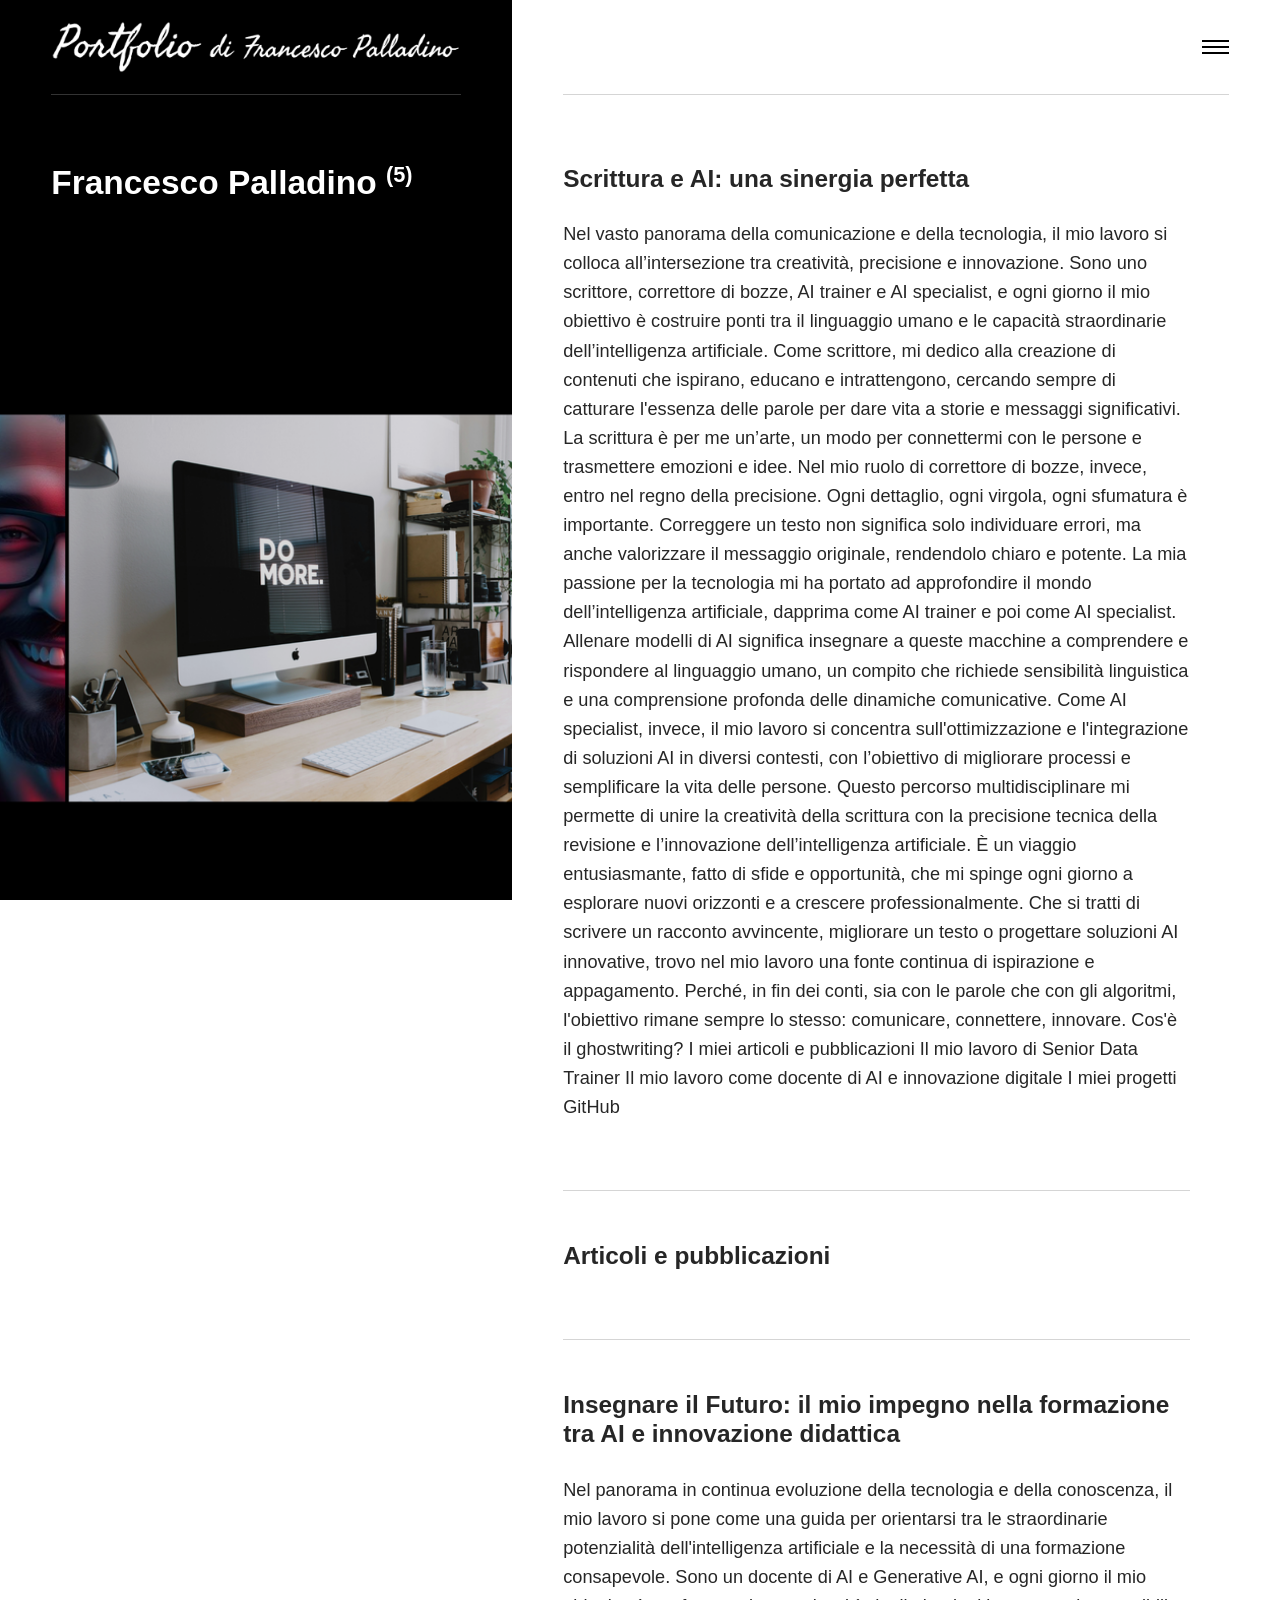
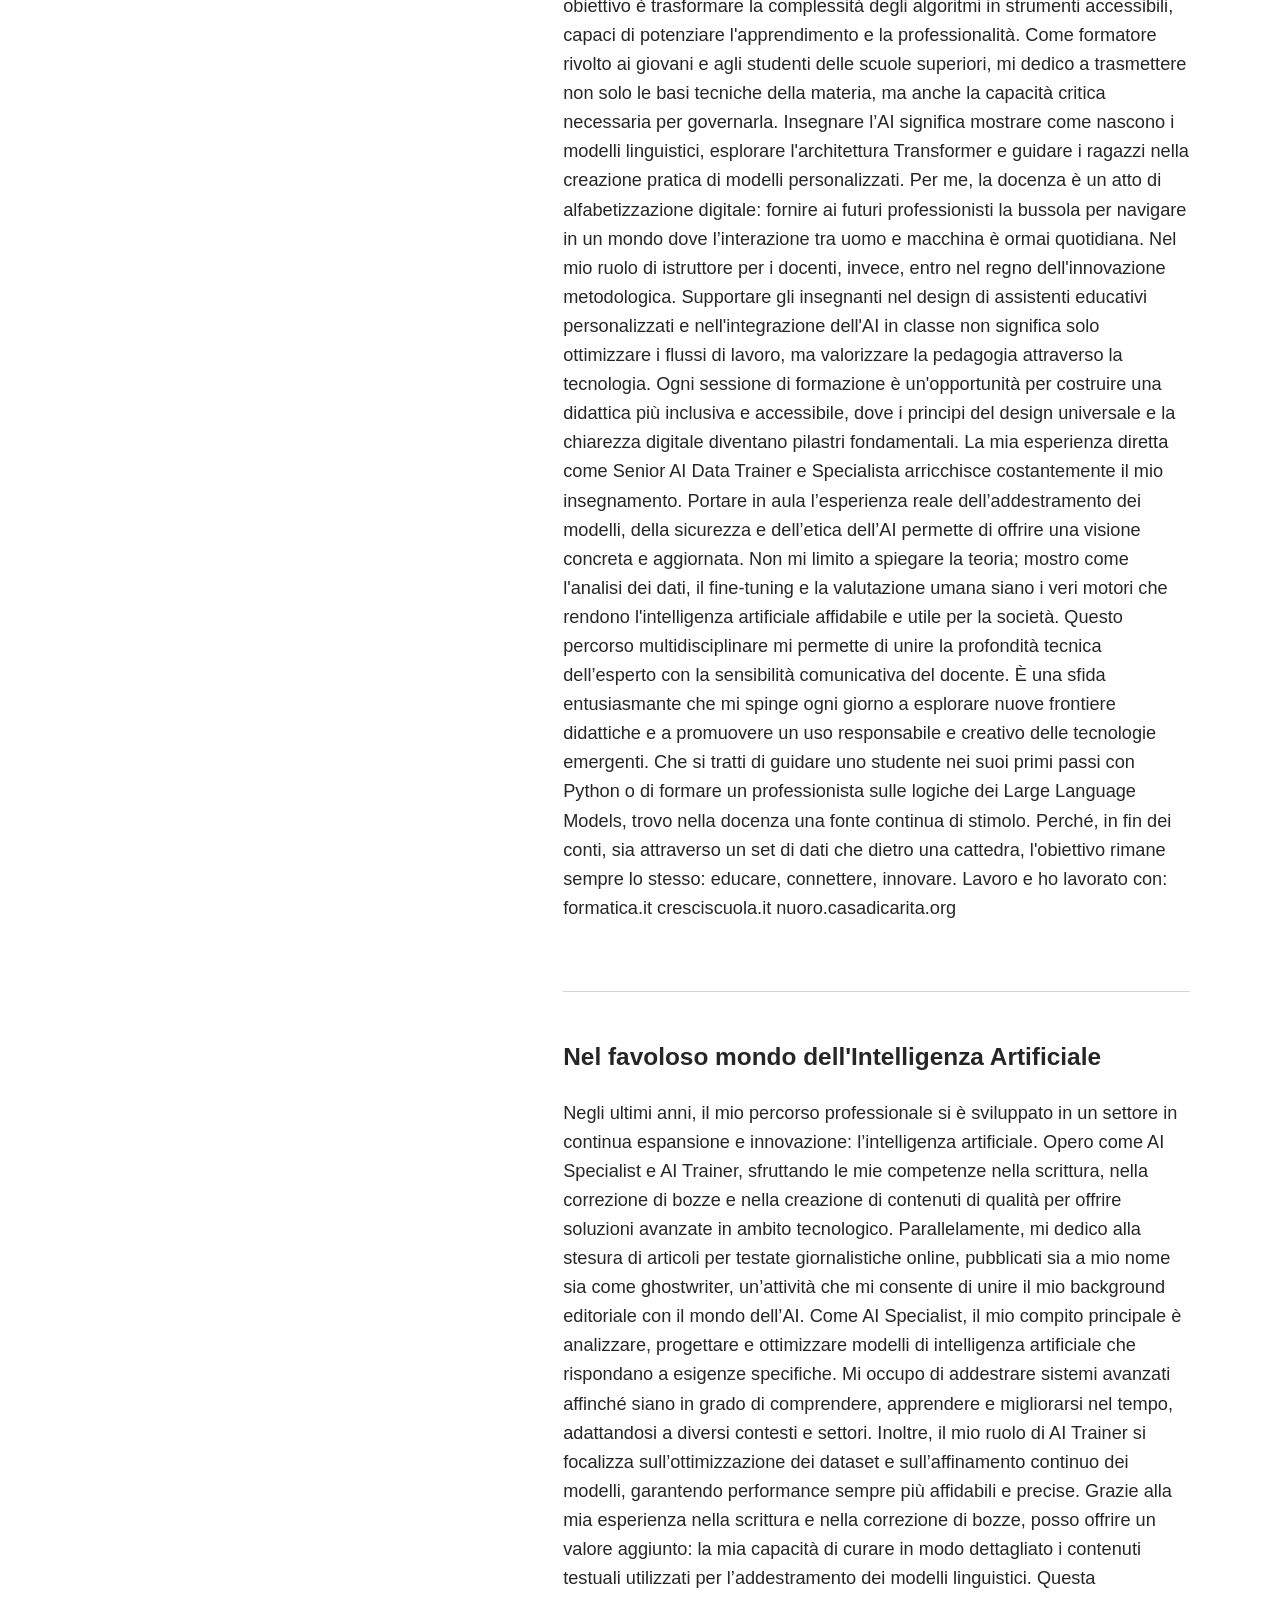
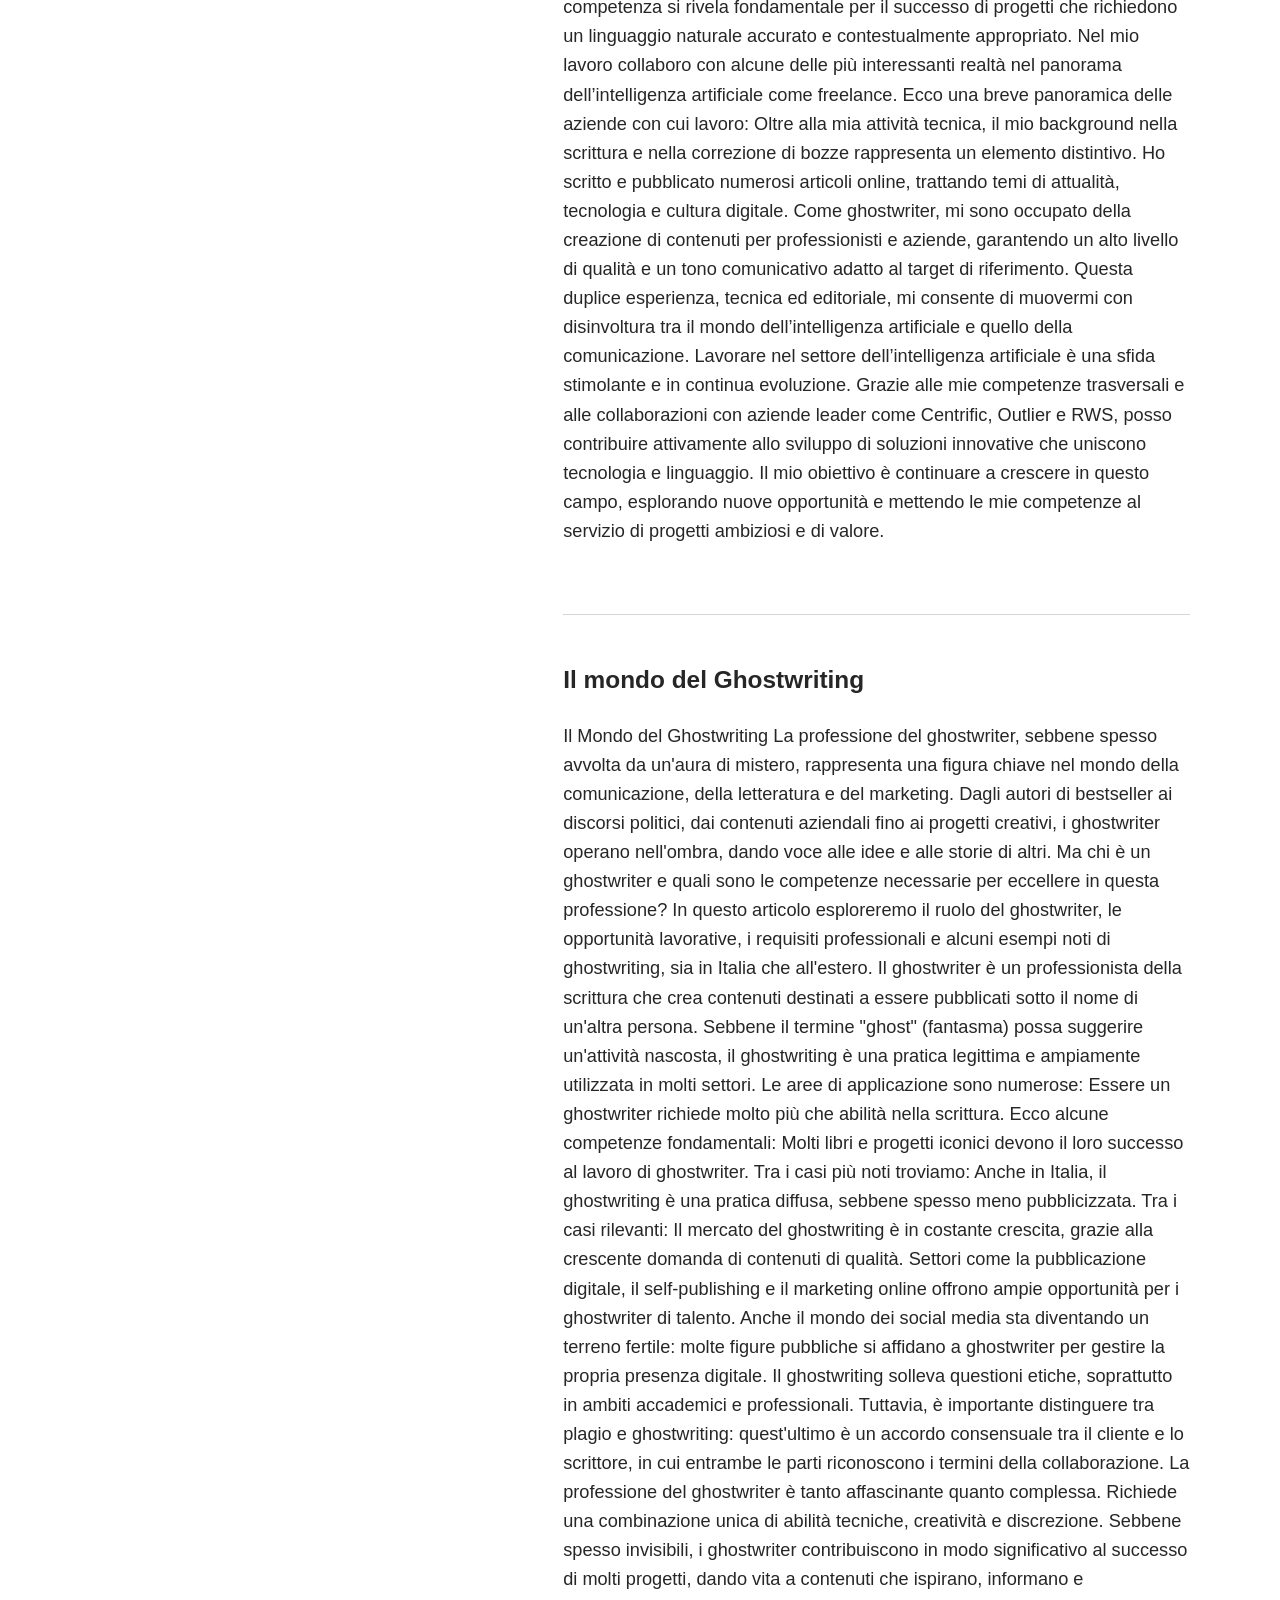
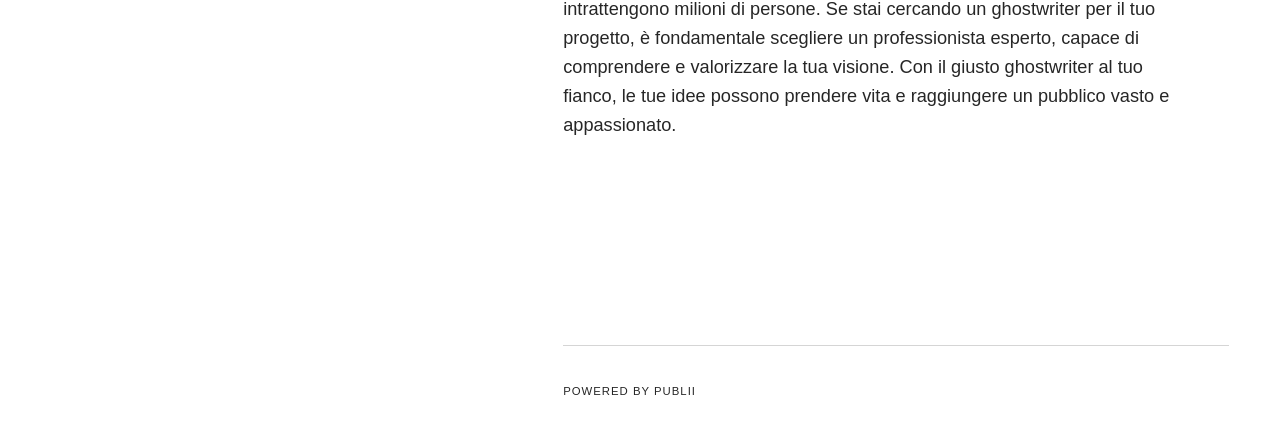
==== authors/francesco-palladino/index.html @ 1627dfa4 "Updated from Publii" ====
<!DOCTYPE html><html lang="it"><head><meta charset="utf-8"><meta http-equiv="X-UA-Compatible" content="IE=edge"><meta name="viewport" content="width=device-width,initial-scale=1"><title>Author: Francesco Palladino - Portfolio Francesco Palladino</title><meta name="robots" content="noindex, follow"><meta name="generator" content="Publii Open-Source CMS for Static Site"><link rel="alternate" type="application/atom+xml" href="https://francesco-palladino.github.io/francescopalladino/feed.xml" title="Portfolio Francesco Palladino - RSS"><link rel="alternate" type="application/json" href="https://francesco-palladino.github.io/francescopalladino/feed.json" title="Portfolio Francesco Palladino - JSON"><meta property="og:title" content="Francesco Palladino"><meta property="og:image" content="https://francesco-palladino.github.io/francescopalladino/media/website/Logo-2-1024x149.png"><meta property="og:image:width" content="1024"><meta property="og:image:height" content="149"><meta property="og:site_name" content="Portfolio Francesco Palladino"><meta property="og:description" content=""><meta property="og:url" content="https://francesco-palladino.github.io/francescopalladino/authors/francesco-palladino/"><meta property="og:type" content="website"><link rel="stylesheet" href="https://francesco-palladino.github.io/francescopalladino/assets/css/style.css?v=0205338bff85705026d9f8111a67255d"><script type="application/ld+json">{"@context":"http://schema.org","@type":"Organization","name":"Portfolio Francesco Palladino","logo":"https://francesco-palladino.github.io/francescopalladino/media/website/Logo-2-1024x149.png","url":"https://francesco-palladino.github.io/francescopalladino/"}</script><noscript><style>img[loading] {
                    opacity: 1;
                }</style></noscript><div class="gtranslate_wrapper"></div><script>window.gtranslateSettings = {"default_language":"it","native_language_names":true,"detect_browser_language":true,"languages":["it","en"],"wrapper_selector":".gtranslate_wrapper","switcher_horizontal_position":"right","float_switcher_open_direction":"left","alt_flags":{"en":"usa"}}</script><script src="https://cdn.gtranslate.net/widgets/latest/float.js" defer="defer"></script></head><body class="author-template"><div class="container js-container"><nav class="menu"><ul class="navbar__menu"><li><a href="https://francesco-palladino.github.io/francescopalladino/scrittura-e-ai-una-sinergia-perfetta-2.html" target="_self">Scrittura e AI: una sinergia perfetta</a></li><li><a href="https://francesco-palladino.github.io/francescopalladino/articoli.html" target="_self">Articoli e pubblicazioni</a></li></ul></nav><div class="container__content"><header class="top"><div class="top__item"><a class="logo" href="https://francesco-palladino.github.io/francescopalladino/"><img src="https://francesco-palladino.github.io/francescopalladino/media/website/Logo-2-1024x149.png" alt="Portfolio Francesco Palladino" width="1024" height="149"></a></div><div class="top__item top__item--right"><button class="menu-toggle js-menu-toggle" aria-label="Menu" aria-expanded="false"><span class="menu-toggle-box"><span class="menu-toggle-inner">Menu</span></span></button></div></header><main class="main page page--author"><div class="main__left"><figure class="hero"><img src="https://francesco-palladino.github.io/francescopalladino/media/website/bestie.png" srcset="https://francesco-palladino.github.io/francescopalladino/media/website/responsive/bestie-xs.png 300w, https://francesco-palladino.github.io/francescopalladino/media/website/responsive/bestie-sm.png 480w, https://francesco-palladino.github.io/francescopalladino/media/website/responsive/bestie-md.png 768w, https://francesco-palladino.github.io/francescopalladino/media/website/responsive/bestie-lg.png 1024w, https://francesco-palladino.github.io/francescopalladino/media/website/responsive/bestie-xl.png 1280w, https://francesco-palladino.github.io/francescopalladino/media/website/responsive/bestie-2xl.png 1600w" sizes="(min-width: 1800px) 50vw, (min-width: 900px) 40vw, 100vw" loading="eager" width="2600" height="3000" alt=""></figure><header><div class="page--author__bio"><h1>Francesco Palladino <sup>(5)</sup></h1></div></header></div><div class="main__right feed feed--author"><div><article class="feed__item"><header><h2><a href="https://francesco-palladino.github.io/francescopalladino/scrittura-e-ai-una-sinergia-perfetta-2.html">Scrittura e AI: una sinergia perfetta</a></h2></header><p>Nel vasto panorama della comunicazione e della tecnologia, il mio lavoro si colloca all’intersezione tra creatività, precisione e innovazione. Sono uno scrittore, correttore di bozze, AI trainer e AI specialist, e ogni giorno il mio obiettivo è costruire ponti tra il linguaggio umano e le capacità straordinarie dell’intelligenza artificiale. Come scrittore, mi dedico alla creazione di contenuti che ispirano, educano e intrattengono, cercando sempre di catturare l'essenza delle parole per dare vita a storie e messaggi significativi. La scrittura è per me un’arte, un modo per connettermi con le persone e trasmettere emozioni e idee. Nel mio ruolo di correttore di bozze, invece, entro nel regno della precisione. Ogni dettaglio, ogni virgola, ogni sfumatura è importante. Correggere un testo non significa solo individuare errori, ma anche valorizzare il messaggio originale, rendendolo chiaro e potente. La mia passione per la tecnologia mi ha portato ad approfondire il mondo dell’intelligenza artificiale, dapprima come AI trainer e poi come AI specialist. Allenare modelli di AI significa insegnare a queste macchine a comprendere e rispondere al linguaggio umano, un compito che richiede sensibilità linguistica e una comprensione profonda delle dinamiche comunicative. Come AI specialist, invece, il mio lavoro si concentra sull'ottimizzazione e l'integrazione di soluzioni AI in diversi contesti, con l’obiettivo di migliorare processi e semplificare la vita delle persone. Questo percorso multidisciplinare mi permette di unire la creatività della scrittura con la precisione tecnica della revisione e l’innovazione dell’intelligenza artificiale. È un viaggio entusiasmante, fatto di sfide e opportunità, che mi spinge ogni giorno a esplorare nuovi orizzonti e a crescere professionalmente. Che si tratti di scrivere un racconto avvincente, migliorare un testo o progettare soluzioni AI innovative, trovo nel mio lavoro una fonte continua di ispirazione e appagamento. Perché, in fin dei conti, sia con le parole che con gli algoritmi, l'obiettivo rimane sempre lo stesso: comunicare, connettere, innovare. Cos'è il ghostwriting? I miei articoli e pubblicazioni Il mio lavoro di Senior Data Trainer Il mio lavoro come docente di AI e innovazione digitale I miei progetti GitHub</p></article><article class="feed__item"><header><h2><a href="https://francesco-palladino.github.io/francescopalladino/articoli.html">Articoli e pubblicazioni</a></h2></header></article><article class="feed__item"><header><h2><a href="https://francesco-palladino.github.io/francescopalladino/insegnare-il-futuro-il-mio-impegno-nella-formazione-tra-ai-e-innovazione-didattica.html">Insegnare il Futuro: il mio impegno nella formazione tra AI e innovazione didattica</a></h2></header><p>Nel panorama in continua evoluzione della tecnologia e della conoscenza, il mio lavoro si pone come una guida per orientarsi tra le straordinarie potenzialità dell'intelligenza artificiale e la necessità di una formazione consapevole. Sono un docente di AI e Generative AI, e ogni giorno il mio obiettivo è trasformare la complessità degli algoritmi in strumenti accessibili, capaci di potenziare l'apprendimento e la professionalità. Come formatore rivolto ai giovani e agli studenti delle scuole superiori, mi dedico a trasmettere non solo le basi tecniche della materia, ma anche la capacità critica necessaria per governarla. Insegnare l’AI significa mostrare come nascono i modelli linguistici, esplorare l'architettura Transformer e guidare i ragazzi nella creazione pratica di modelli personalizzati. Per me, la docenza è un atto di alfabetizzazione digitale: fornire ai futuri professionisti la bussola per navigare in un mondo dove l’interazione tra uomo e macchina è ormai quotidiana. Nel mio ruolo di istruttore per i docenti, invece, entro nel regno dell'innovazione metodologica. Supportare gli insegnanti nel design di assistenti educativi personalizzati e nell'integrazione dell'AI in classe non significa solo ottimizzare i flussi di lavoro, ma valorizzare la pedagogia attraverso la tecnologia. Ogni sessione di formazione è un'opportunità per costruire una didattica più inclusiva e accessibile, dove i principi del design universale e la chiarezza digitale diventano pilastri fondamentali. La mia esperienza diretta come Senior AI Data Trainer e Specialista arricchisce costantemente il mio insegnamento. Portare in aula l’esperienza reale dell’addestramento dei modelli, della sicurezza e dell’etica dell’AI permette di offrire una visione concreta e aggiornata. Non mi limito a spiegare la teoria; mostro come l'analisi dei dati, il fine-tuning e la valutazione umana siano i veri motori che rendono l'intelligenza artificiale affidabile e utile per la società. Questo percorso multidisciplinare mi permette di unire la profondità tecnica dell’esperto con la sensibilità comunicativa del docente. È una sfida entusiasmante che mi spinge ogni giorno a esplorare nuove frontiere didattiche e a promuovere un uso responsabile e creativo delle tecnologie emergenti. Che si tratti di guidare uno studente nei suoi primi passi con Python o di formare un professionista sulle logiche dei Large Language Models, trovo nella docenza una fonte continua di stimolo. Perché, in fin dei conti, sia attraverso un set di dati che dietro una cattedra, l'obiettivo rimane sempre lo stesso: educare, connettere, innovare. Lavoro e ho lavorato con: formatica.it cresciscuola.it nuoro.casadicarita.org </p></article><article class="feed__item"><header><h2><a href="https://francesco-palladino.github.io/francescopalladino/nel-favoloso-mondo-dellintelligenza-artificiale.html">Nel favoloso mondo dell&#x27;Intelligenza Artificiale</a></h2></header><p>Negli ultimi anni, il mio percorso professionale si è sviluppato in un settore in continua espansione e innovazione: l’intelligenza artificiale. Opero come AI Specialist e AI Trainer, sfruttando le mie competenze nella scrittura, nella correzione di bozze e nella creazione di contenuti di qualità per offrire soluzioni avanzate in ambito tecnologico. Parallelamente, mi dedico alla stesura di articoli per testate giornalistiche online, pubblicati sia a mio nome sia come ghostwriter, un’attività che mi consente di unire il mio background editoriale con il mondo dell’AI. Come AI Specialist, il mio compito principale è analizzare, progettare e ottimizzare modelli di intelligenza artificiale che rispondano a esigenze specifiche. Mi occupo di addestrare sistemi avanzati affinché siano in grado di comprendere, apprendere e migliorarsi nel tempo, adattandosi a diversi contesti e settori. Inoltre, il mio ruolo di AI Trainer si focalizza sull’ottimizzazione dei dataset e sull’affinamento continuo dei modelli, garantendo performance sempre più affidabili e precise. Grazie alla mia esperienza nella scrittura e nella correzione di bozze, posso offrire un valore aggiunto: la mia capacità di curare in modo dettagliato i contenuti testuali utilizzati per l’addestramento dei modelli linguistici. Questa competenza si rivela fondamentale per il successo di progetti che richiedono un linguaggio naturale accurato e contestualmente appropriato. Nel mio lavoro collaboro con alcune delle più interessanti realtà nel panorama dell’intelligenza artificiale come freelance. Ecco una breve panoramica delle aziende con cui lavoro: Oltre alla mia attività tecnica, il mio background nella scrittura e nella correzione di bozze rappresenta un elemento distintivo. Ho scritto e pubblicato numerosi articoli online, trattando temi di attualità, tecnologia e cultura digitale. Come ghostwriter, mi sono occupato della creazione di contenuti per professionisti e aziende, garantendo un alto livello di qualità e un tono comunicativo adatto al target di riferimento. Questa duplice esperienza, tecnica ed editoriale, mi consente di muovermi con disinvoltura tra il mondo dell’intelligenza artificiale e quello della comunicazione. Lavorare nel settore dell’intelligenza artificiale è una sfida stimolante e in continua evoluzione. Grazie alle mie competenze trasversali e alle collaborazioni con aziende leader come Centrific, Outlier e RWS, posso contribuire attivamente allo sviluppo di soluzioni innovative che uniscono tecnologia e linguaggio. Il mio obiettivo è continuare a crescere in questo campo, esplorando nuove opportunità e mettendo le mie competenze al servizio di progetti ambiziosi e di valore.</p></article><article class="feed__item"><header><h2><a href="https://francesco-palladino.github.io/francescopalladino/il-mondo-del-ghostwriting.html">Il mondo del Ghostwriting</a></h2></header><p>Il Mondo del Ghostwriting La professione del ghostwriter, sebbene spesso avvolta da un'aura di mistero, rappresenta una figura chiave nel mondo della comunicazione, della letteratura e del marketing. Dagli autori di bestseller ai discorsi politici, dai contenuti aziendali fino ai progetti creativi, i ghostwriter operano nell'ombra, dando voce alle idee e alle storie di altri. Ma chi è un ghostwriter e quali sono le competenze necessarie per eccellere in questa professione? In questo articolo esploreremo il ruolo del ghostwriter, le opportunità lavorative, i requisiti professionali e alcuni esempi noti di ghostwriting, sia in Italia che all'estero. Il ghostwriter è un professionista della scrittura che crea contenuti destinati a essere pubblicati sotto il nome di un'altra persona. Sebbene il termine "ghost" (fantasma) possa suggerire un'attività nascosta, il ghostwriting è una pratica legittima e ampiamente utilizzata in molti settori. Le aree di applicazione sono numerose: Essere un ghostwriter richiede molto più che abilità nella scrittura. Ecco alcune competenze fondamentali: Molti libri e progetti iconici devono il loro successo al lavoro di ghostwriter. Tra i casi più noti troviamo: Anche in Italia, il ghostwriting è una pratica diffusa, sebbene spesso meno pubblicizzata. Tra i casi rilevanti: Il mercato del ghostwriting è in costante crescita, grazie alla crescente domanda di contenuti di qualità. Settori come la pubblicazione digitale, il self-publishing e il marketing online offrono ampie opportunità per i ghostwriter di talento. Anche il mondo dei social media sta diventando un terreno fertile: molte figure pubbliche si affidano a ghostwriter per gestire la propria presenza digitale. Il ghostwriting solleva questioni etiche, soprattutto in ambiti accademici e professionali. Tuttavia, è importante distinguere tra plagio e ghostwriting: quest'ultimo è un accordo consensuale tra il cliente e lo scrittore, in cui entrambe le parti riconoscono i termini della collaborazione. La professione del ghostwriter è tanto affascinante quanto complessa. Richiede una combinazione unica di abilità tecniche, creatività e discrezione. Sebbene spesso invisibili, i ghostwriter contribuiscono in modo significativo al successo di molti progetti, dando vita a contenuti che ispirano, informano e intrattengono milioni di persone. Se stai cercando un ghostwriter per il tuo progetto, è fondamentale scegliere un professionista esperto, capace di comprendere e valorizzare la tua visione. Con il giusto ghostwriter al tuo fianco, le tue idee possono prendere vita e raggiungere un pubblico vasto e appassionato.</p></article></div></div></main><footer class="footer"><div class="footer__copyright">Powered by Publii</div></footer></div></div><script defer="defer" src="https://francesco-palladino.github.io/francescopalladino/assets/js/scripts.min.js?v=1ea8317abae2e05fa2a65ed7bbff7ba7"></script><script>var images = document.querySelectorAll('img[loading]');

        for (var i = 0; i < images.length; i++) {
            if (images[i].complete) {
                images[i].classList.add('is-loaded');
            } else {
                images[i].addEventListener('load', function () {
                    this.classList.add('is-loaded');
                }, false);
            }
        }</script></body></html>
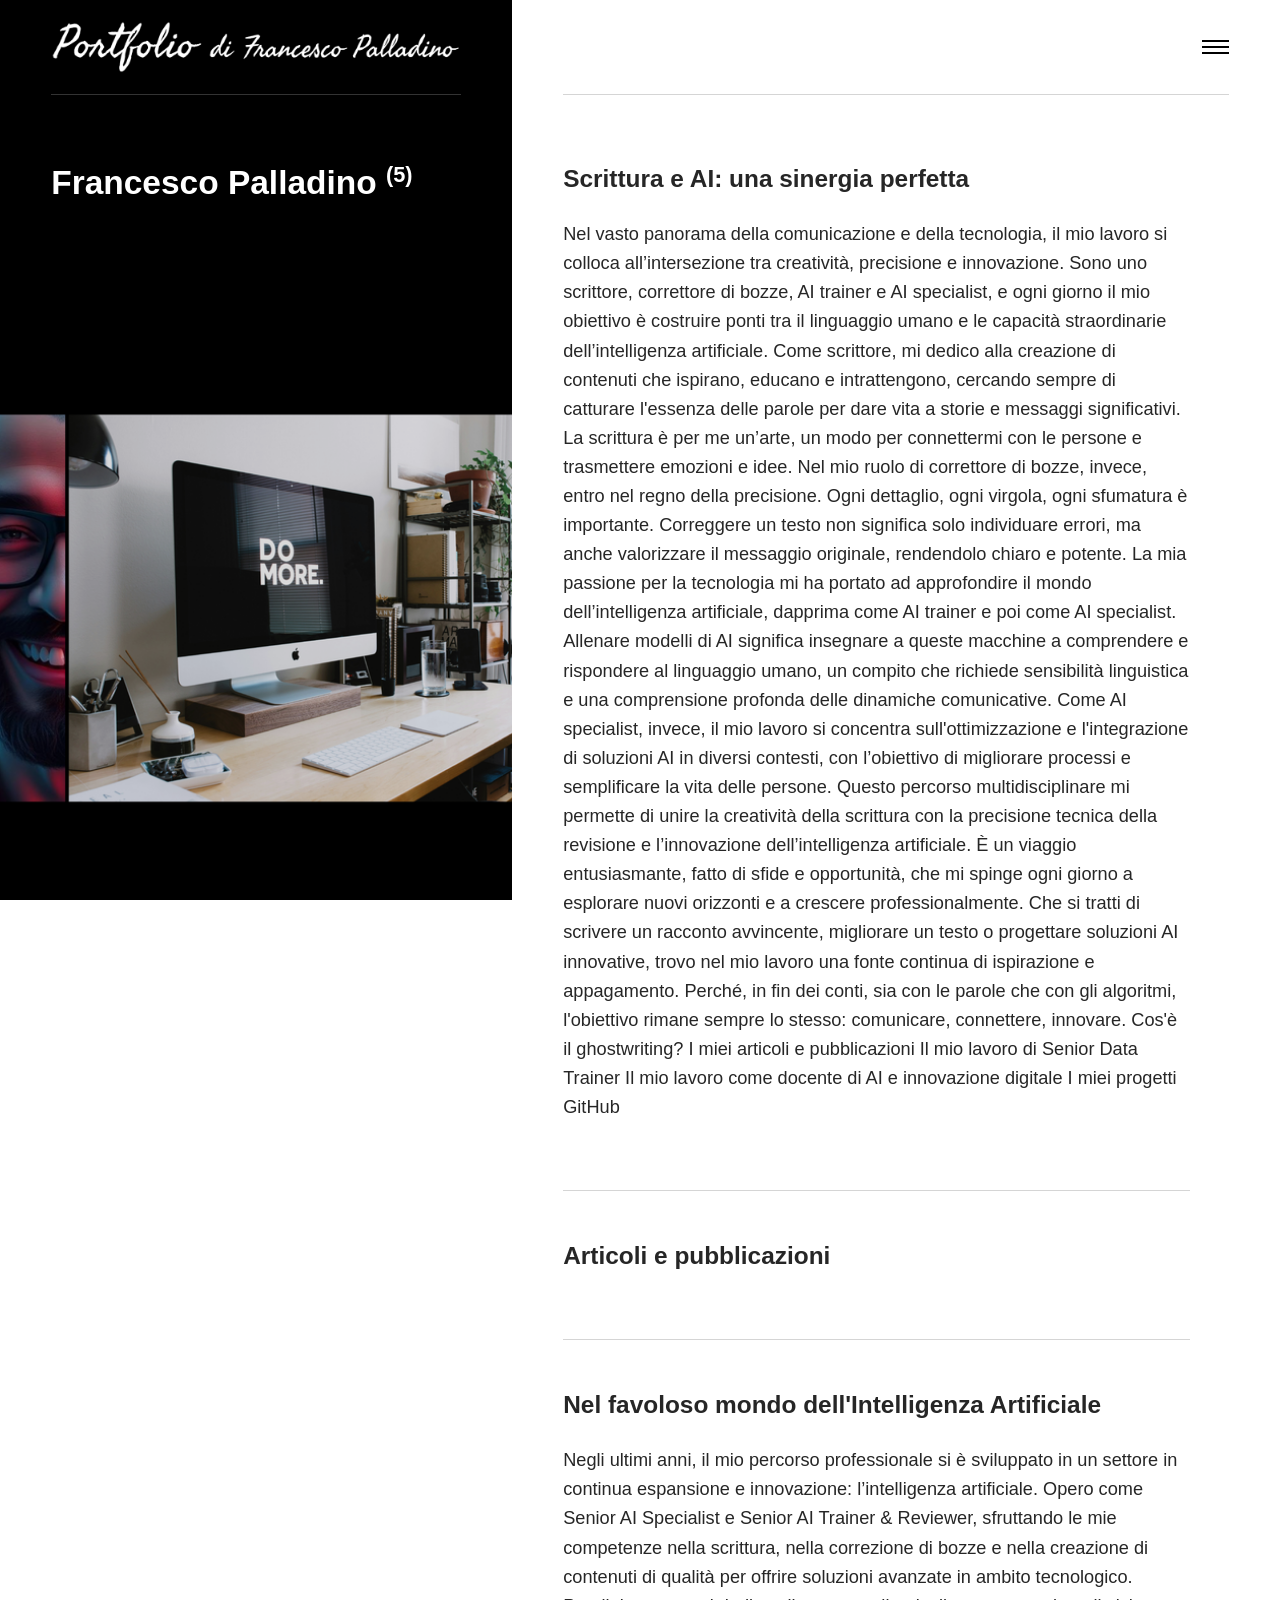
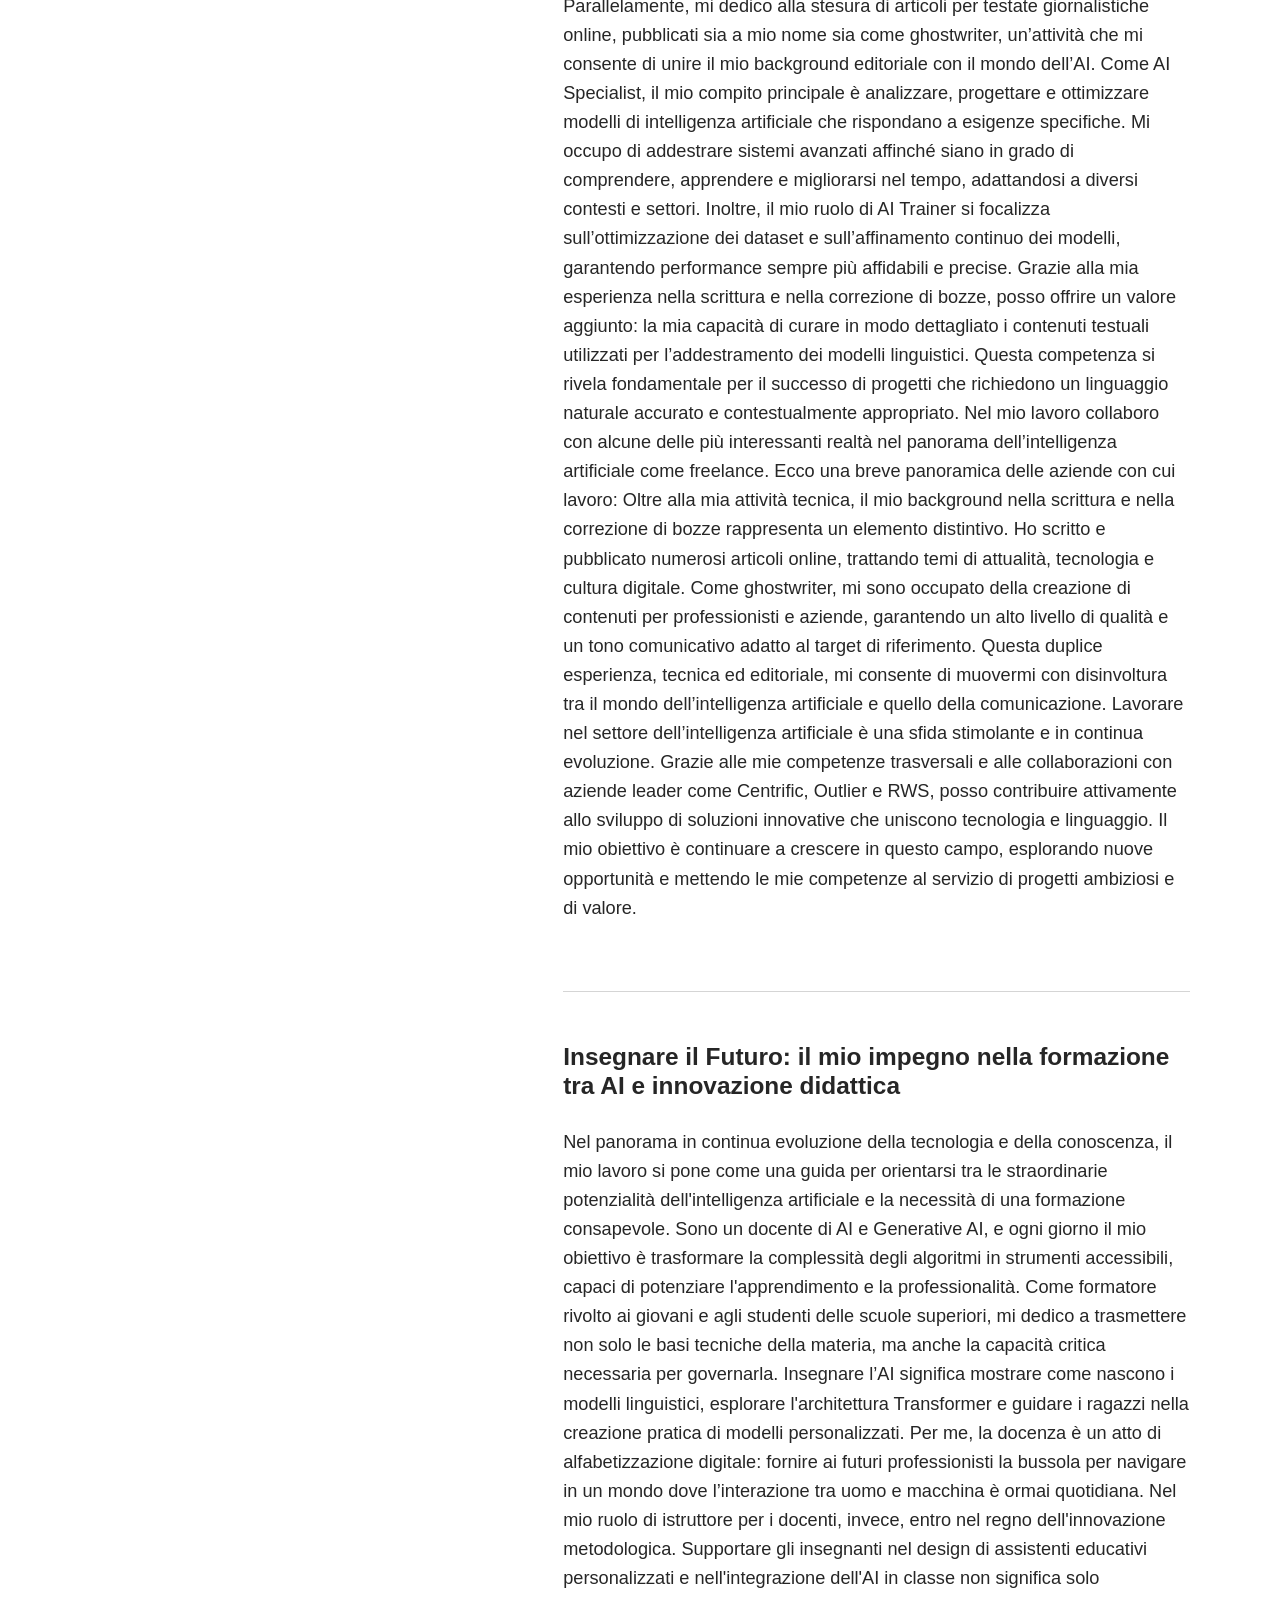
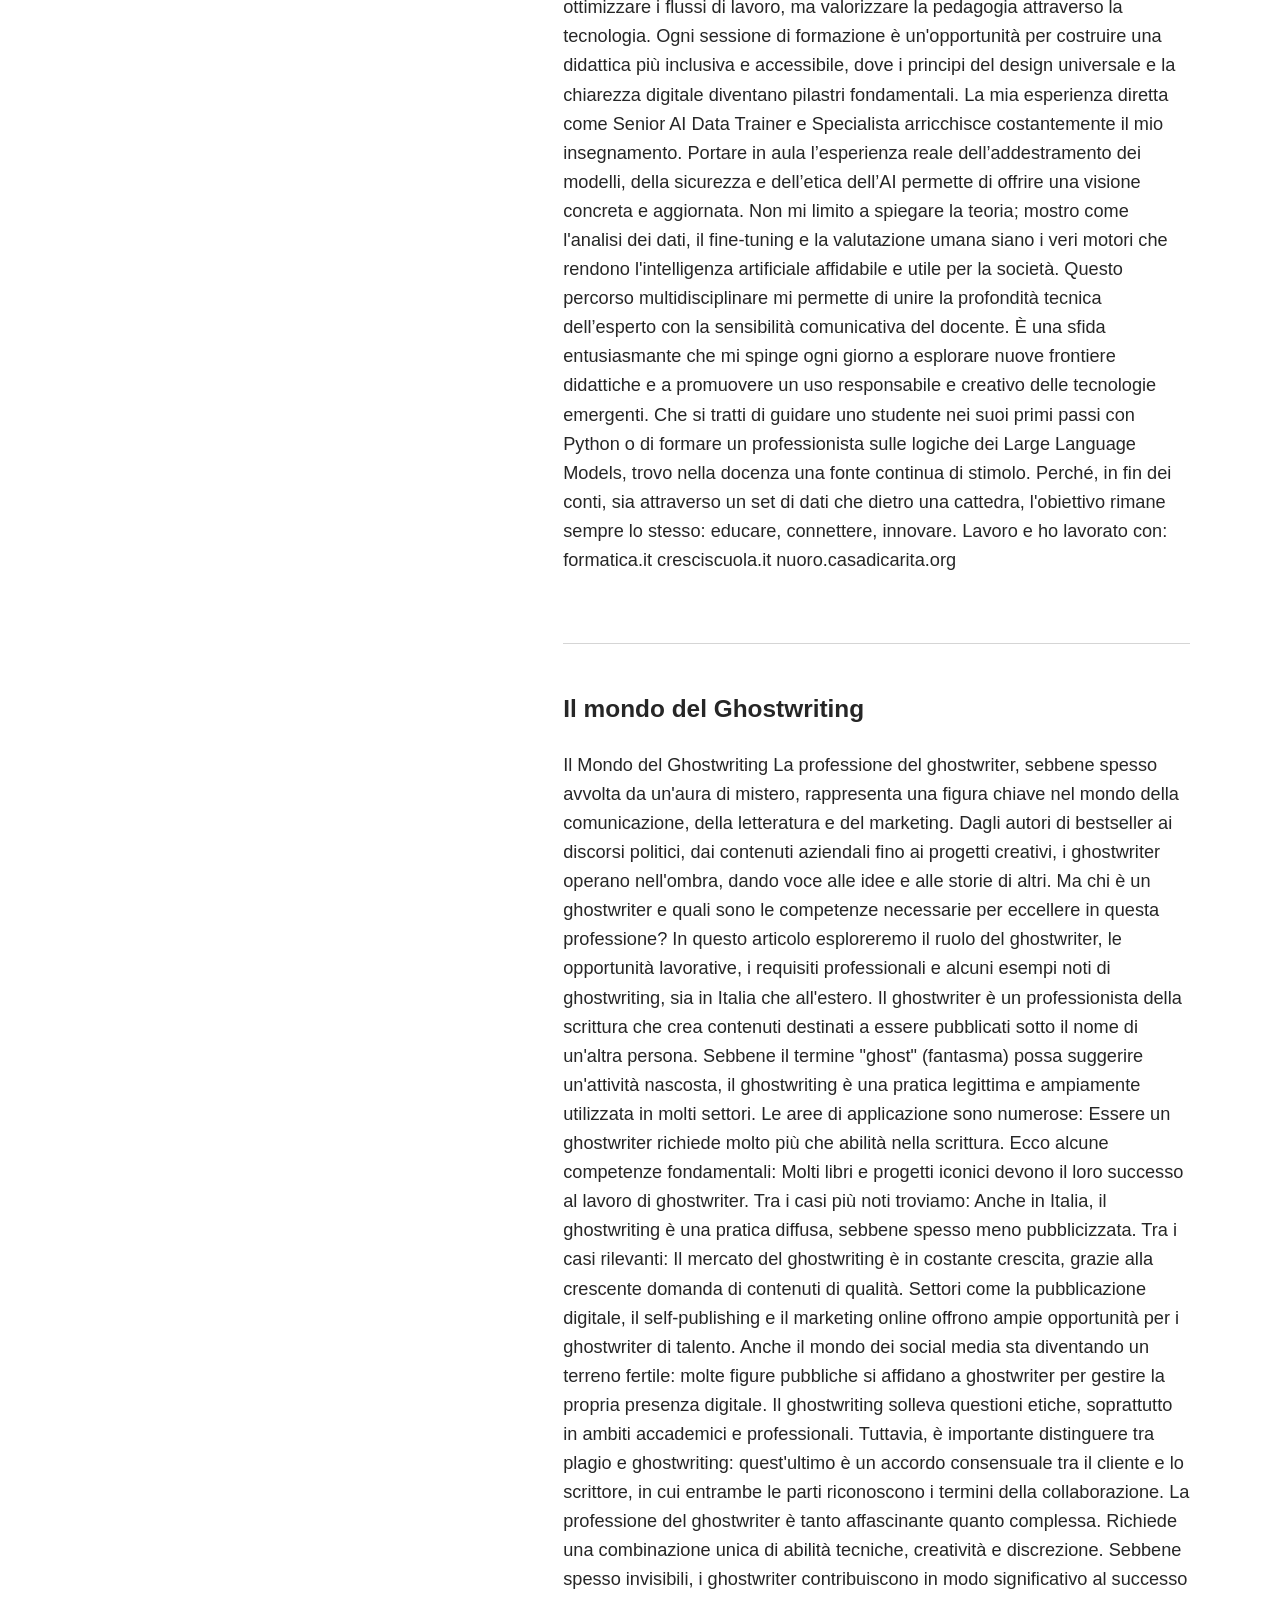
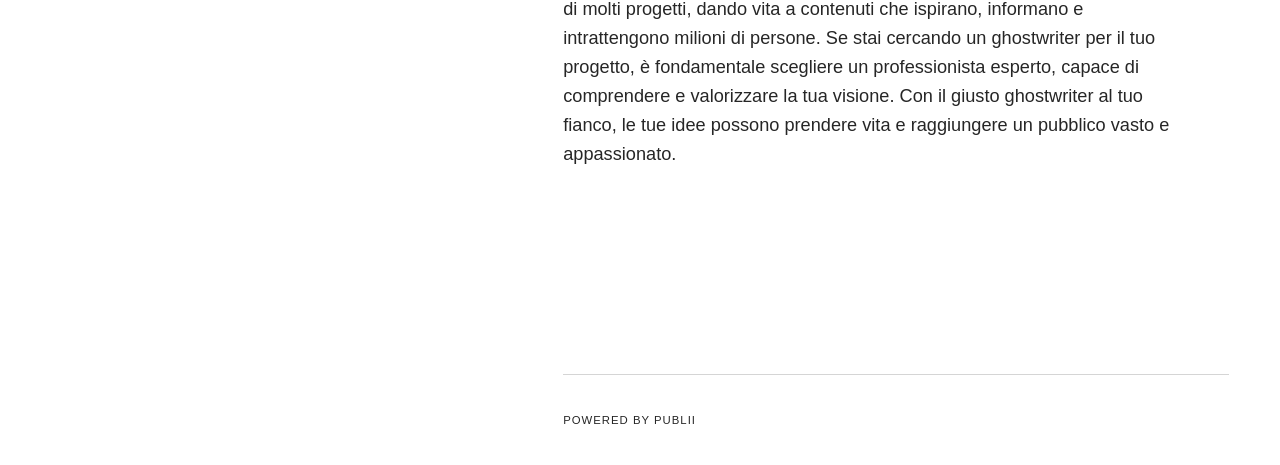
==== commit 1972f782: "Updated from Publii" ====
--- a/authors/francesco-palladino/index.html
+++ b/authors/francesco-palladino/index.html
@@ -1,6 +1,6 @@
 <!DOCTYPE html><html lang="it"><head><meta charset="utf-8"><meta http-equiv="X-UA-Compatible" content="IE=edge"><meta name="viewport" content="width=device-width,initial-scale=1"><title>Author: Francesco Palladino - Portfolio Francesco Palladino</title><meta name="robots" content="noindex, follow"><meta name="generator" content="Publii Open-Source CMS for Static Site"><link rel="alternate" type="application/atom+xml" href="https://francesco-palladino.github.io/francescopalladino/feed.xml" title="Portfolio Francesco Palladino - RSS"><link rel="alternate" type="application/json" href="https://francesco-palladino.github.io/francescopalladino/feed.json" title="Portfolio Francesco Palladino - JSON"><meta property="og:title" content="Francesco Palladino"><meta property="og:image" content="https://francesco-palladino.github.io/francescopalladino/media/website/Logo-2-1024x149.png"><meta property="og:image:width" content="1024"><meta property="og:image:height" content="149"><meta property="og:site_name" content="Portfolio Francesco Palladino"><meta property="og:description" content=""><meta property="og:url" content="https://francesco-palladino.github.io/francescopalladino/authors/francesco-palladino/"><meta property="og:type" content="website"><link rel="stylesheet" href="https://francesco-palladino.github.io/francescopalladino/assets/css/style.css?v=0205338bff85705026d9f8111a67255d"><script type="application/ld+json">{"@context":"http://schema.org","@type":"Organization","name":"Portfolio Francesco Palladino","logo":"https://francesco-palladino.github.io/francescopalladino/media/website/Logo-2-1024x149.png","url":"https://francesco-palladino.github.io/francescopalladino/"}</script><noscript><style>img[loading] {
                     opacity: 1;
-                }</style></noscript><div class="gtranslate_wrapper"></div><script>window.gtranslateSettings = {"default_language":"it","native_language_names":true,"detect_browser_language":true,"languages":["it","en"],"wrapper_selector":".gtranslate_wrapper","switcher_horizontal_position":"right","float_switcher_open_direction":"left","alt_flags":{"en":"usa"}}</script><script src="https://cdn.gtranslate.net/widgets/latest/float.js" defer="defer"></script></head><body class="author-template"><div class="container js-container"><nav class="menu"><ul class="navbar__menu"><li><a href="https://francesco-palladino.github.io/francescopalladino/scrittura-e-ai-una-sinergia-perfetta-2.html" target="_self">Scrittura e AI: una sinergia perfetta</a></li><li><a href="https://francesco-palladino.github.io/francescopalladino/articoli.html" target="_self">Articoli e pubblicazioni</a></li></ul></nav><div class="container__content"><header class="top"><div class="top__item"><a class="logo" href="https://francesco-palladino.github.io/francescopalladino/"><img src="https://francesco-palladino.github.io/francescopalladino/media/website/Logo-2-1024x149.png" alt="Portfolio Francesco Palladino" width="1024" height="149"></a></div><div class="top__item top__item--right"><button class="menu-toggle js-menu-toggle" aria-label="Menu" aria-expanded="false"><span class="menu-toggle-box"><span class="menu-toggle-inner">Menu</span></span></button></div></header><main class="main page page--author"><div class="main__left"><figure class="hero"><img src="https://francesco-palladino.github.io/francescopalladino/media/website/bestie.png" srcset="https://francesco-palladino.github.io/francescopalladino/media/website/responsive/bestie-xs.png 300w, https://francesco-palladino.github.io/francescopalladino/media/website/responsive/bestie-sm.png 480w, https://francesco-palladino.github.io/francescopalladino/media/website/responsive/bestie-md.png 768w, https://francesco-palladino.github.io/francescopalladino/media/website/responsive/bestie-lg.png 1024w, https://francesco-palladino.github.io/francescopalladino/media/website/responsive/bestie-xl.png 1280w, https://francesco-palladino.github.io/francescopalladino/media/website/responsive/bestie-2xl.png 1600w" sizes="(min-width: 1800px) 50vw, (min-width: 900px) 40vw, 100vw" loading="eager" width="2600" height="3000" alt=""></figure><header><div class="page--author__bio"><h1>Francesco Palladino <sup>(5)</sup></h1></div></header></div><div class="main__right feed feed--author"><div><article class="feed__item"><header><h2><a href="https://francesco-palladino.github.io/francescopalladino/scrittura-e-ai-una-sinergia-perfetta-2.html">Scrittura e AI: una sinergia perfetta</a></h2></header><p>Nel vasto panorama della comunicazione e della tecnologia, il mio lavoro si colloca all’intersezione tra creatività, precisione e innovazione. Sono uno scrittore, correttore di bozze, AI trainer e AI specialist, e ogni giorno il mio obiettivo è costruire ponti tra il linguaggio umano e le capacità straordinarie dell’intelligenza artificiale. Come scrittore, mi dedico alla creazione di contenuti che ispirano, educano e intrattengono, cercando sempre di catturare l'essenza delle parole per dare vita a storie e messaggi significativi. La scrittura è per me un’arte, un modo per connettermi con le persone e trasmettere emozioni e idee. Nel mio ruolo di correttore di bozze, invece, entro nel regno della precisione. Ogni dettaglio, ogni virgola, ogni sfumatura è importante. Correggere un testo non significa solo individuare errori, ma anche valorizzare il messaggio originale, rendendolo chiaro e potente. La mia passione per la tecnologia mi ha portato ad approfondire il mondo dell’intelligenza artificiale, dapprima come AI trainer e poi come AI specialist. Allenare modelli di AI significa insegnare a queste macchine a comprendere e rispondere al linguaggio umano, un compito che richiede sensibilità linguistica e una comprensione profonda delle dinamiche comunicative. Come AI specialist, invece, il mio lavoro si concentra sull'ottimizzazione e l'integrazione di soluzioni AI in diversi contesti, con l’obiettivo di migliorare processi e semplificare la vita delle persone. Questo percorso multidisciplinare mi permette di unire la creatività della scrittura con la precisione tecnica della revisione e l’innovazione dell’intelligenza artificiale. È un viaggio entusiasmante, fatto di sfide e opportunità, che mi spinge ogni giorno a esplorare nuovi orizzonti e a crescere professionalmente. Che si tratti di scrivere un racconto avvincente, migliorare un testo o progettare soluzioni AI innovative, trovo nel mio lavoro una fonte continua di ispirazione e appagamento. Perché, in fin dei conti, sia con le parole che con gli algoritmi, l'obiettivo rimane sempre lo stesso: comunicare, connettere, innovare. Cos'è il ghostwriting? I miei articoli e pubblicazioni Il mio lavoro di Senior Data Trainer Il mio lavoro come docente di AI e innovazione digitale I miei progetti GitHub</p></article><article class="feed__item"><header><h2><a href="https://francesco-palladino.github.io/francescopalladino/articoli.html">Articoli e pubblicazioni</a></h2></header></article><article class="feed__item"><header><h2><a href="https://francesco-palladino.github.io/francescopalladino/insegnare-il-futuro-il-mio-impegno-nella-formazione-tra-ai-e-innovazione-didattica.html">Insegnare il Futuro: il mio impegno nella formazione tra AI e innovazione didattica</a></h2></header><p>Nel panorama in continua evoluzione della tecnologia e della conoscenza, il mio lavoro si pone come una guida per orientarsi tra le straordinarie potenzialità dell'intelligenza artificiale e la necessità di una formazione consapevole. Sono un docente di AI e Generative AI, e ogni giorno il mio obiettivo è trasformare la complessità degli algoritmi in strumenti accessibili, capaci di potenziare l'apprendimento e la professionalità. Come formatore rivolto ai giovani e agli studenti delle scuole superiori, mi dedico a trasmettere non solo le basi tecniche della materia, ma anche la capacità critica necessaria per governarla. Insegnare l’AI significa mostrare come nascono i modelli linguistici, esplorare l'architettura Transformer e guidare i ragazzi nella creazione pratica di modelli personalizzati. Per me, la docenza è un atto di alfabetizzazione digitale: fornire ai futuri professionisti la bussola per navigare in un mondo dove l’interazione tra uomo e macchina è ormai quotidiana. Nel mio ruolo di istruttore per i docenti, invece, entro nel regno dell'innovazione metodologica. Supportare gli insegnanti nel design di assistenti educativi personalizzati e nell'integrazione dell'AI in classe non significa solo ottimizzare i flussi di lavoro, ma valorizzare la pedagogia attraverso la tecnologia. Ogni sessione di formazione è un'opportunità per costruire una didattica più inclusiva e accessibile, dove i principi del design universale e la chiarezza digitale diventano pilastri fondamentali. La mia esperienza diretta come Senior AI Data Trainer e Specialista arricchisce costantemente il mio insegnamento. Portare in aula l’esperienza reale dell’addestramento dei modelli, della sicurezza e dell’etica dell’AI permette di offrire una visione concreta e aggiornata. Non mi limito a spiegare la teoria; mostro come l'analisi dei dati, il fine-tuning e la valutazione umana siano i veri motori che rendono l'intelligenza artificiale affidabile e utile per la società. Questo percorso multidisciplinare mi permette di unire la profondità tecnica dell’esperto con la sensibilità comunicativa del docente. È una sfida entusiasmante che mi spinge ogni giorno a esplorare nuove frontiere didattiche e a promuovere un uso responsabile e creativo delle tecnologie emergenti. Che si tratti di guidare uno studente nei suoi primi passi con Python o di formare un professionista sulle logiche dei Large Language Models, trovo nella docenza una fonte continua di stimolo. Perché, in fin dei conti, sia attraverso un set di dati che dietro una cattedra, l'obiettivo rimane sempre lo stesso: educare, connettere, innovare. Lavoro e ho lavorato con: formatica.it cresciscuola.it nuoro.casadicarita.org </p></article><article class="feed__item"><header><h2><a href="https://francesco-palladino.github.io/francescopalladino/nel-favoloso-mondo-dellintelligenza-artificiale.html">Nel favoloso mondo dell&#x27;Intelligenza Artificiale</a></h2></header><p>Negli ultimi anni, il mio percorso professionale si è sviluppato in un settore in continua espansione e innovazione: l’intelligenza artificiale. Opero come AI Specialist e AI Trainer, sfruttando le mie competenze nella scrittura, nella correzione di bozze e nella creazione di contenuti di qualità per offrire soluzioni avanzate in ambito tecnologico. Parallelamente, mi dedico alla stesura di articoli per testate giornalistiche online, pubblicati sia a mio nome sia come ghostwriter, un’attività che mi consente di unire il mio background editoriale con il mondo dell’AI. Come AI Specialist, il mio compito principale è analizzare, progettare e ottimizzare modelli di intelligenza artificiale che rispondano a esigenze specifiche. Mi occupo di addestrare sistemi avanzati affinché siano in grado di comprendere, apprendere e migliorarsi nel tempo, adattandosi a diversi contesti e settori. Inoltre, il mio ruolo di AI Trainer si focalizza sull’ottimizzazione dei dataset e sull’affinamento continuo dei modelli, garantendo performance sempre più affidabili e precise. Grazie alla mia esperienza nella scrittura e nella correzione di bozze, posso offrire un valore aggiunto: la mia capacità di curare in modo dettagliato i contenuti testuali utilizzati per l’addestramento dei modelli linguistici. Questa competenza si rivela fondamentale per il successo di progetti che richiedono un linguaggio naturale accurato e contestualmente appropriato. Nel mio lavoro collaboro con alcune delle più interessanti realtà nel panorama dell’intelligenza artificiale come freelance. Ecco una breve panoramica delle aziende con cui lavoro: Oltre alla mia attività tecnica, il mio background nella scrittura e nella correzione di bozze rappresenta un elemento distintivo. Ho scritto e pubblicato numerosi articoli online, trattando temi di attualità, tecnologia e cultura digitale. Come ghostwriter, mi sono occupato della creazione di contenuti per professionisti e aziende, garantendo un alto livello di qualità e un tono comunicativo adatto al target di riferimento. Questa duplice esperienza, tecnica ed editoriale, mi consente di muovermi con disinvoltura tra il mondo dell’intelligenza artificiale e quello della comunicazione. Lavorare nel settore dell’intelligenza artificiale è una sfida stimolante e in continua evoluzione. Grazie alle mie competenze trasversali e alle collaborazioni con aziende leader come Centrific, Outlier e RWS, posso contribuire attivamente allo sviluppo di soluzioni innovative che uniscono tecnologia e linguaggio. Il mio obiettivo è continuare a crescere in questo campo, esplorando nuove opportunità e mettendo le mie competenze al servizio di progetti ambiziosi e di valore.</p></article><article class="feed__item"><header><h2><a href="https://francesco-palladino.github.io/francescopalladino/il-mondo-del-ghostwriting.html">Il mondo del Ghostwriting</a></h2></header><p>Il Mondo del Ghostwriting La professione del ghostwriter, sebbene spesso avvolta da un'aura di mistero, rappresenta una figura chiave nel mondo della comunicazione, della letteratura e del marketing. Dagli autori di bestseller ai discorsi politici, dai contenuti aziendali fino ai progetti creativi, i ghostwriter operano nell'ombra, dando voce alle idee e alle storie di altri. Ma chi è un ghostwriter e quali sono le competenze necessarie per eccellere in questa professione? In questo articolo esploreremo il ruolo del ghostwriter, le opportunità lavorative, i requisiti professionali e alcuni esempi noti di ghostwriting, sia in Italia che all'estero. Il ghostwriter è un professionista della scrittura che crea contenuti destinati a essere pubblicati sotto il nome di un'altra persona. Sebbene il termine "ghost" (fantasma) possa suggerire un'attività nascosta, il ghostwriting è una pratica legittima e ampiamente utilizzata in molti settori. Le aree di applicazione sono numerose: Essere un ghostwriter richiede molto più che abilità nella scrittura. Ecco alcune competenze fondamentali: Molti libri e progetti iconici devono il loro successo al lavoro di ghostwriter. Tra i casi più noti troviamo: Anche in Italia, il ghostwriting è una pratica diffusa, sebbene spesso meno pubblicizzata. Tra i casi rilevanti: Il mercato del ghostwriting è in costante crescita, grazie alla crescente domanda di contenuti di qualità. Settori come la pubblicazione digitale, il self-publishing e il marketing online offrono ampie opportunità per i ghostwriter di talento. Anche il mondo dei social media sta diventando un terreno fertile: molte figure pubbliche si affidano a ghostwriter per gestire la propria presenza digitale. Il ghostwriting solleva questioni etiche, soprattutto in ambiti accademici e professionali. Tuttavia, è importante distinguere tra plagio e ghostwriting: quest'ultimo è un accordo consensuale tra il cliente e lo scrittore, in cui entrambe le parti riconoscono i termini della collaborazione. La professione del ghostwriter è tanto affascinante quanto complessa. Richiede una combinazione unica di abilità tecniche, creatività e discrezione. Sebbene spesso invisibili, i ghostwriter contribuiscono in modo significativo al successo di molti progetti, dando vita a contenuti che ispirano, informano e intrattengono milioni di persone. Se stai cercando un ghostwriter per il tuo progetto, è fondamentale scegliere un professionista esperto, capace di comprendere e valorizzare la tua visione. Con il giusto ghostwriter al tuo fianco, le tue idee possono prendere vita e raggiungere un pubblico vasto e appassionato.</p></article></div></div></main><footer class="footer"><div class="footer__copyright">Powered by Publii</div></footer></div></div><script defer="defer" src="https://francesco-palladino.github.io/francescopalladino/assets/js/scripts.min.js?v=1ea8317abae2e05fa2a65ed7bbff7ba7"></script><script>var images = document.querySelectorAll('img[loading]');
+                }</style></noscript><div class="gtranslate_wrapper"></div><script>window.gtranslateSettings = {"default_language":"it","native_language_names":true,"detect_browser_language":true,"languages":["it","en"],"wrapper_selector":".gtranslate_wrapper","switcher_horizontal_position":"right","float_switcher_open_direction":"left","alt_flags":{"en":"usa"}}</script><script src="https://cdn.gtranslate.net/widgets/latest/float.js" defer="defer"></script></head><body class="author-template"><div class="container js-container"><nav class="menu"><ul class="navbar__menu"><li><a href="https://francesco-palladino.github.io/francescopalladino/scrittura-e-ai-una-sinergia-perfetta-2.html" target="_self">Scrittura e AI: una sinergia perfetta</a></li><li><a href="https://francesco-palladino.github.io/francescopalladino/articoli.html" target="_self">Articoli e pubblicazioni</a></li></ul></nav><div class="container__content"><header class="top"><div class="top__item"><a class="logo" href="https://francesco-palladino.github.io/francescopalladino/"><img src="https://francesco-palladino.github.io/francescopalladino/media/website/Logo-2-1024x149.png" alt="Portfolio Francesco Palladino" width="1024" height="149"></a></div><div class="top__item top__item--right"><button class="menu-toggle js-menu-toggle" aria-label="Menu" aria-expanded="false"><span class="menu-toggle-box"><span class="menu-toggle-inner">Menu</span></span></button></div></header><main class="main page page--author"><div class="main__left"><figure class="hero"><img src="https://francesco-palladino.github.io/francescopalladino/media/website/bestie.png" srcset="https://francesco-palladino.github.io/francescopalladino/media/website/responsive/bestie-xs.png 300w, https://francesco-palladino.github.io/francescopalladino/media/website/responsive/bestie-sm.png 480w, https://francesco-palladino.github.io/francescopalladino/media/website/responsive/bestie-md.png 768w, https://francesco-palladino.github.io/francescopalladino/media/website/responsive/bestie-lg.png 1024w, https://francesco-palladino.github.io/francescopalladino/media/website/responsive/bestie-xl.png 1280w, https://francesco-palladino.github.io/francescopalladino/media/website/responsive/bestie-2xl.png 1600w" sizes="(min-width: 1800px) 50vw, (min-width: 900px) 40vw, 100vw" loading="eager" width="2600" height="3000" alt=""></figure><header><div class="page--author__bio"><h1>Francesco Palladino <sup>(5)</sup></h1></div></header></div><div class="main__right feed feed--author"><div><article class="feed__item"><header><h2><a href="https://francesco-palladino.github.io/francescopalladino/scrittura-e-ai-una-sinergia-perfetta-2.html">Scrittura e AI: una sinergia perfetta</a></h2></header><p>Nel vasto panorama della comunicazione e della tecnologia, il mio lavoro si colloca all’intersezione tra creatività, precisione e innovazione. Sono uno scrittore, correttore di bozze, AI trainer e AI specialist, e ogni giorno il mio obiettivo è costruire ponti tra il linguaggio umano e le capacità straordinarie dell’intelligenza artificiale. Come scrittore, mi dedico alla creazione di contenuti che ispirano, educano e intrattengono, cercando sempre di catturare l'essenza delle parole per dare vita a storie e messaggi significativi. La scrittura è per me un’arte, un modo per connettermi con le persone e trasmettere emozioni e idee. Nel mio ruolo di correttore di bozze, invece, entro nel regno della precisione. Ogni dettaglio, ogni virgola, ogni sfumatura è importante. Correggere un testo non significa solo individuare errori, ma anche valorizzare il messaggio originale, rendendolo chiaro e potente. La mia passione per la tecnologia mi ha portato ad approfondire il mondo dell’intelligenza artificiale, dapprima come AI trainer e poi come AI specialist. Allenare modelli di AI significa insegnare a queste macchine a comprendere e rispondere al linguaggio umano, un compito che richiede sensibilità linguistica e una comprensione profonda delle dinamiche comunicative. Come AI specialist, invece, il mio lavoro si concentra sull'ottimizzazione e l'integrazione di soluzioni AI in diversi contesti, con l’obiettivo di migliorare processi e semplificare la vita delle persone. Questo percorso multidisciplinare mi permette di unire la creatività della scrittura con la precisione tecnica della revisione e l’innovazione dell’intelligenza artificiale. È un viaggio entusiasmante, fatto di sfide e opportunità, che mi spinge ogni giorno a esplorare nuovi orizzonti e a crescere professionalmente. Che si tratti di scrivere un racconto avvincente, migliorare un testo o progettare soluzioni AI innovative, trovo nel mio lavoro una fonte continua di ispirazione e appagamento. Perché, in fin dei conti, sia con le parole che con gli algoritmi, l'obiettivo rimane sempre lo stesso: comunicare, connettere, innovare. Cos'è il ghostwriting? I miei articoli e pubblicazioni Il mio lavoro di Senior Data Trainer Il mio lavoro come docente di AI e innovazione digitale I miei progetti GitHub</p></article><article class="feed__item"><header><h2><a href="https://francesco-palladino.github.io/francescopalladino/articoli.html">Articoli e pubblicazioni</a></h2></header></article><article class="feed__item"><header><h2><a href="https://francesco-palladino.github.io/francescopalladino/nel-favoloso-mondo-dellintelligenza-artificiale.html">Nel favoloso mondo dell&#x27;Intelligenza Artificiale</a></h2></header><p>Negli ultimi anni, il mio percorso professionale si è sviluppato in un settore in continua espansione e innovazione: l’intelligenza artificiale. Opero come Senior AI Specialist e Senior AI Trainer &amp; Reviewer, sfruttando le mie competenze nella scrittura, nella correzione di bozze e nella creazione di contenuti di qualità per offrire soluzioni avanzate in ambito tecnologico. Parallelamente, mi dedico alla stesura di articoli per testate giornalistiche online, pubblicati sia a mio nome sia come ghostwriter, un’attività che mi consente di unire il mio background editoriale con il mondo dell’AI. Come AI Specialist, il mio compito principale è analizzare, progettare e ottimizzare modelli di intelligenza artificiale che rispondano a esigenze specifiche. Mi occupo di addestrare sistemi avanzati affinché siano in grado di comprendere, apprendere e migliorarsi nel tempo, adattandosi a diversi contesti e settori. Inoltre, il mio ruolo di AI Trainer si focalizza sull’ottimizzazione dei dataset e sull’affinamento continuo dei modelli, garantendo performance sempre più affidabili e precise. Grazie alla mia esperienza nella scrittura e nella correzione di bozze, posso offrire un valore aggiunto: la mia capacità di curare in modo dettagliato i contenuti testuali utilizzati per l’addestramento dei modelli linguistici. Questa competenza si rivela fondamentale per il successo di progetti che richiedono un linguaggio naturale accurato e contestualmente appropriato. Nel mio lavoro collaboro con alcune delle più interessanti realtà nel panorama dell’intelligenza artificiale come freelance. Ecco una breve panoramica delle aziende con cui lavoro: Oltre alla mia attività tecnica, il mio background nella scrittura e nella correzione di bozze rappresenta un elemento distintivo. Ho scritto e pubblicato numerosi articoli online, trattando temi di attualità, tecnologia e cultura digitale. Come ghostwriter, mi sono occupato della creazione di contenuti per professionisti e aziende, garantendo un alto livello di qualità e un tono comunicativo adatto al target di riferimento. Questa duplice esperienza, tecnica ed editoriale, mi consente di muovermi con disinvoltura tra il mondo dell’intelligenza artificiale e quello della comunicazione. Lavorare nel settore dell’intelligenza artificiale è una sfida stimolante e in continua evoluzione. Grazie alle mie competenze trasversali e alle collaborazioni con aziende leader come Centrific, Outlier e RWS, posso contribuire attivamente allo sviluppo di soluzioni innovative che uniscono tecnologia e linguaggio. Il mio obiettivo è continuare a crescere in questo campo, esplorando nuove opportunità e mettendo le mie competenze al servizio di progetti ambiziosi e di valore.</p></article><article class="feed__item"><header><h2><a href="https://francesco-palladino.github.io/francescopalladino/insegnare-il-futuro-il-mio-impegno-nella-formazione-tra-ai-e-innovazione-didattica.html">Insegnare il Futuro: il mio impegno nella formazione tra AI e innovazione didattica</a></h2></header><p>Nel panorama in continua evoluzione della tecnologia e della conoscenza, il mio lavoro si pone come una guida per orientarsi tra le straordinarie potenzialità dell'intelligenza artificiale e la necessità di una formazione consapevole. Sono un docente di AI e Generative AI, e ogni giorno il mio obiettivo è trasformare la complessità degli algoritmi in strumenti accessibili, capaci di potenziare l'apprendimento e la professionalità. Come formatore rivolto ai giovani e agli studenti delle scuole superiori, mi dedico a trasmettere non solo le basi tecniche della materia, ma anche la capacità critica necessaria per governarla. Insegnare l’AI significa mostrare come nascono i modelli linguistici, esplorare l'architettura Transformer e guidare i ragazzi nella creazione pratica di modelli personalizzati. Per me, la docenza è un atto di alfabetizzazione digitale: fornire ai futuri professionisti la bussola per navigare in un mondo dove l’interazione tra uomo e macchina è ormai quotidiana. Nel mio ruolo di istruttore per i docenti, invece, entro nel regno dell'innovazione metodologica. Supportare gli insegnanti nel design di assistenti educativi personalizzati e nell'integrazione dell'AI in classe non significa solo ottimizzare i flussi di lavoro, ma valorizzare la pedagogia attraverso la tecnologia. Ogni sessione di formazione è un'opportunità per costruire una didattica più inclusiva e accessibile, dove i principi del design universale e la chiarezza digitale diventano pilastri fondamentali. La mia esperienza diretta come Senior AI Data Trainer e Specialista arricchisce costantemente il mio insegnamento. Portare in aula l’esperienza reale dell’addestramento dei modelli, della sicurezza e dell’etica dell’AI permette di offrire una visione concreta e aggiornata. Non mi limito a spiegare la teoria; mostro come l'analisi dei dati, il fine-tuning e la valutazione umana siano i veri motori che rendono l'intelligenza artificiale affidabile e utile per la società. Questo percorso multidisciplinare mi permette di unire la profondità tecnica dell’esperto con la sensibilità comunicativa del docente. È una sfida entusiasmante che mi spinge ogni giorno a esplorare nuove frontiere didattiche e a promuovere un uso responsabile e creativo delle tecnologie emergenti. Che si tratti di guidare uno studente nei suoi primi passi con Python o di formare un professionista sulle logiche dei Large Language Models, trovo nella docenza una fonte continua di stimolo. Perché, in fin dei conti, sia attraverso un set di dati che dietro una cattedra, l'obiettivo rimane sempre lo stesso: educare, connettere, innovare. Lavoro e ho lavorato con: formatica.it cresciscuola.it nuoro.casadicarita.org </p></article><article class="feed__item"><header><h2><a href="https://francesco-palladino.github.io/francescopalladino/il-mondo-del-ghostwriting.html">Il mondo del Ghostwriting</a></h2></header><p>Il Mondo del Ghostwriting La professione del ghostwriter, sebbene spesso avvolta da un'aura di mistero, rappresenta una figura chiave nel mondo della comunicazione, della letteratura e del marketing. Dagli autori di bestseller ai discorsi politici, dai contenuti aziendali fino ai progetti creativi, i ghostwriter operano nell'ombra, dando voce alle idee e alle storie di altri. Ma chi è un ghostwriter e quali sono le competenze necessarie per eccellere in questa professione? In questo articolo esploreremo il ruolo del ghostwriter, le opportunità lavorative, i requisiti professionali e alcuni esempi noti di ghostwriting, sia in Italia che all'estero. Il ghostwriter è un professionista della scrittura che crea contenuti destinati a essere pubblicati sotto il nome di un'altra persona. Sebbene il termine "ghost" (fantasma) possa suggerire un'attività nascosta, il ghostwriting è una pratica legittima e ampiamente utilizzata in molti settori. Le aree di applicazione sono numerose: Essere un ghostwriter richiede molto più che abilità nella scrittura. Ecco alcune competenze fondamentali: Molti libri e progetti iconici devono il loro successo al lavoro di ghostwriter. Tra i casi più noti troviamo: Anche in Italia, il ghostwriting è una pratica diffusa, sebbene spesso meno pubblicizzata. Tra i casi rilevanti: Il mercato del ghostwriting è in costante crescita, grazie alla crescente domanda di contenuti di qualità. Settori come la pubblicazione digitale, il self-publishing e il marketing online offrono ampie opportunità per i ghostwriter di talento. Anche il mondo dei social media sta diventando un terreno fertile: molte figure pubbliche si affidano a ghostwriter per gestire la propria presenza digitale. Il ghostwriting solleva questioni etiche, soprattutto in ambiti accademici e professionali. Tuttavia, è importante distinguere tra plagio e ghostwriting: quest'ultimo è un accordo consensuale tra il cliente e lo scrittore, in cui entrambe le parti riconoscono i termini della collaborazione. La professione del ghostwriter è tanto affascinante quanto complessa. Richiede una combinazione unica di abilità tecniche, creatività e discrezione. Sebbene spesso invisibili, i ghostwriter contribuiscono in modo significativo al successo di molti progetti, dando vita a contenuti che ispirano, informano e intrattengono milioni di persone. Se stai cercando un ghostwriter per il tuo progetto, è fondamentale scegliere un professionista esperto, capace di comprendere e valorizzare la tua visione. Con il giusto ghostwriter al tuo fianco, le tue idee possono prendere vita e raggiungere un pubblico vasto e appassionato.</p></article></div></div></main><footer class="footer"><div class="footer__copyright">Powered by Publii</div></footer></div></div><script defer="defer" src="https://francesco-palladino.github.io/francescopalladino/assets/js/scripts.min.js?v=1ea8317abae2e05fa2a65ed7bbff7ba7"></script><script>var images = document.querySelectorAll('img[loading]');
 
         for (var i = 0; i < images.length; i++) {
             if (images[i].complete) {
